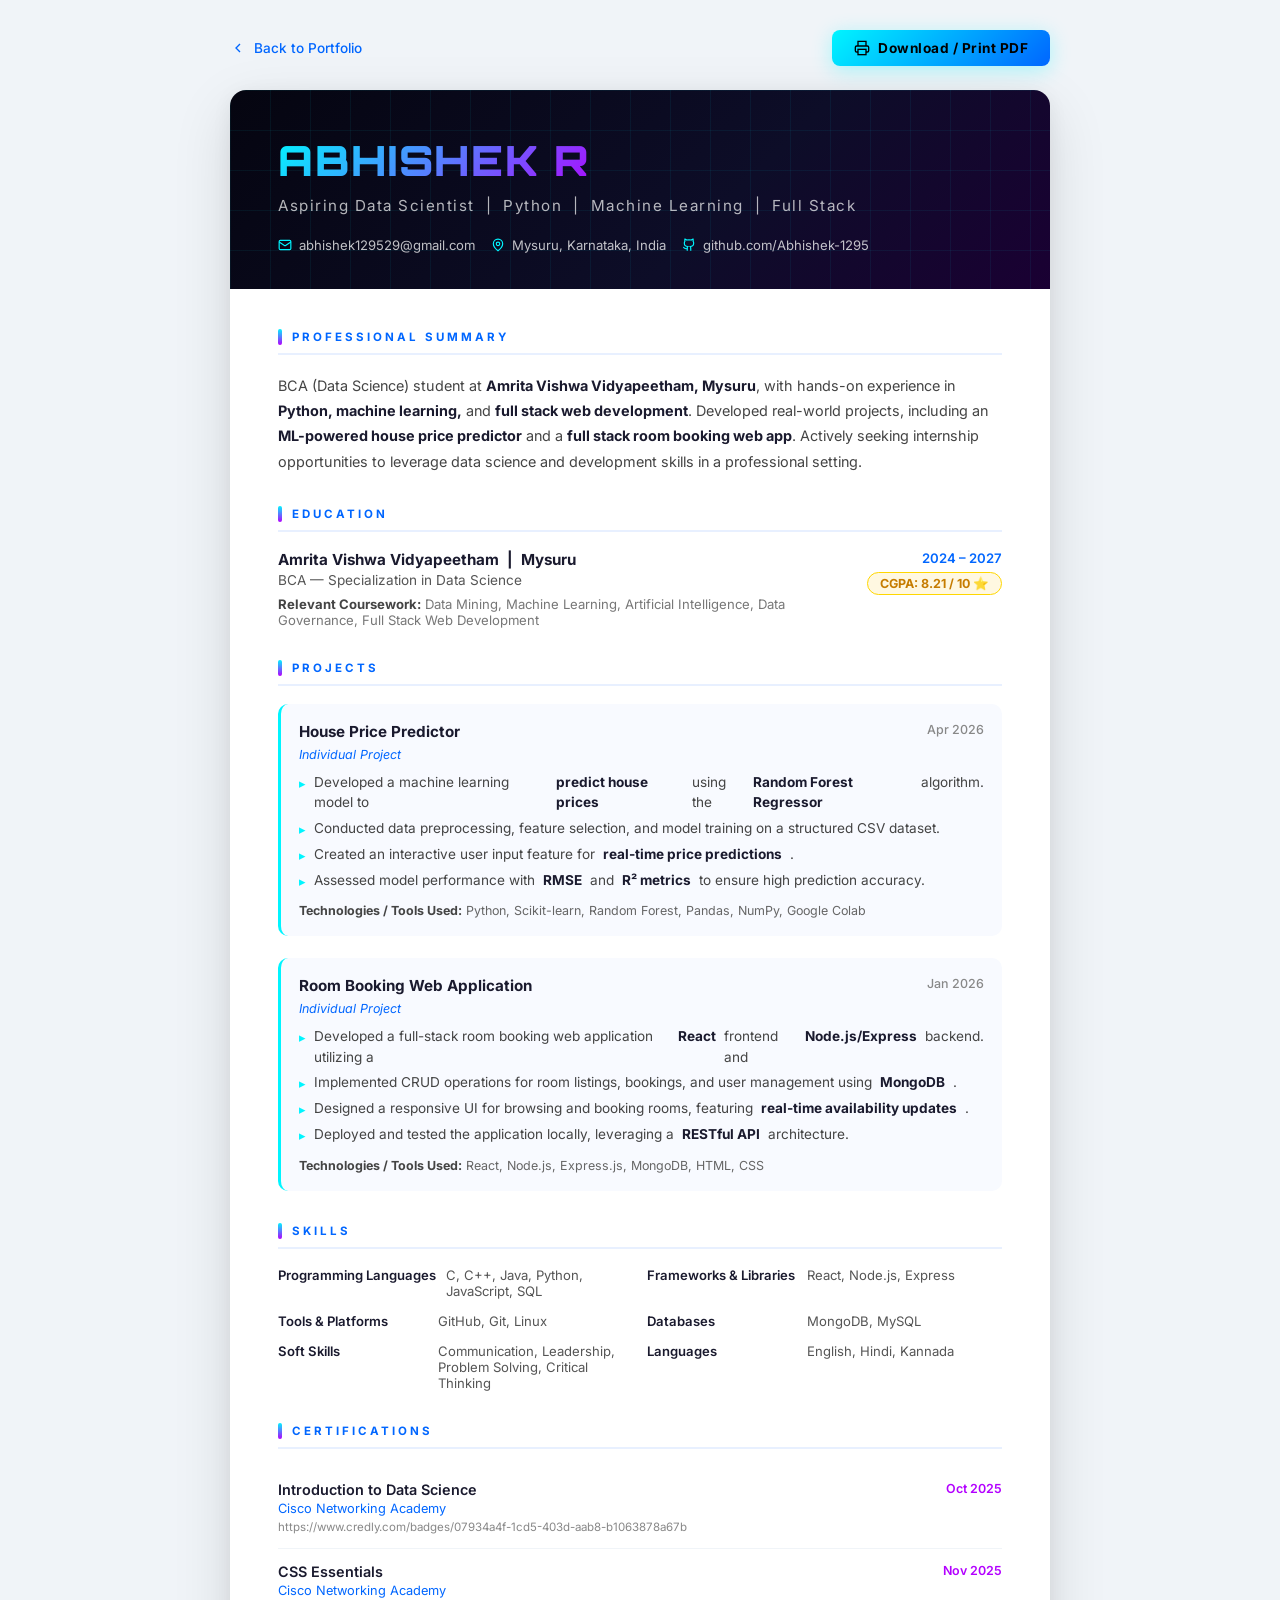
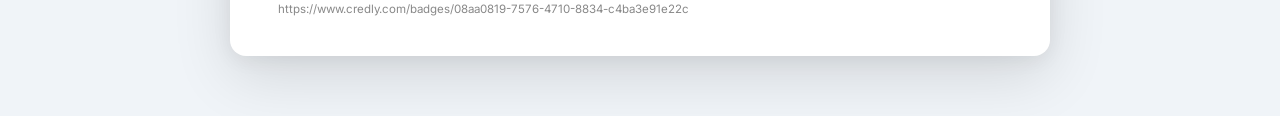
==== resume.html @ 6f33264d "Complete portfolio: EmailJS, resume page, Kannada, phone removed" ====
<!DOCTYPE html>
<html lang="en">
<head>
  <meta charset="UTF-8" />
  <meta name="viewport" content="width=device-width, initial-scale=1.0" />
  <title>Abhishek R — Resume</title>
  <link href="https://fonts.googleapis.com/css2?family=Inter:wght@300;400;500;600;700&family=Orbitron:wght@700;900&display=swap" rel="stylesheet" />
  <style>
    * { margin: 0; padding: 0; box-sizing: border-box; }

    body {
      background: #f0f4f8;
      font-family: 'Inter', sans-serif;
      color: #1a1a2e;
      min-height: 100vh;
      padding: 30px 20px 60px;
    }

    /* Print Button Bar */
    .action-bar {
      max-width: 820px; margin: 0 auto 24px;
      display: flex; align-items: center; justify-content: space-between;
      flex-wrap: wrap; gap: 12px;
    }
    .action-bar a {
      display: inline-flex; align-items: center; gap: 8px;
      font-size: .85rem; color: #0066ff; text-decoration: none; font-weight: 500;
    }
    .action-bar a svg { width: 16px; height: 16px; }
    .action-bar a:hover { text-decoration: underline; }
    .btn-print {
      display: inline-flex; align-items: center; gap: 8px;
      background: linear-gradient(135deg, #00f5ff, #0066ff);
      color: #000; font-family: 'Inter', sans-serif; font-size: .85rem;
      font-weight: 700; border: none; border-radius: 8px;
      padding: 10px 22px; cursor: pointer; letter-spacing: .5px;
      box-shadow: 0 4px 20px rgba(0,245,255,.3); transition: all .2s;
    }
    .btn-print:hover { transform: translateY(-2px); box-shadow: 0 6px 25px rgba(0,245,255,.5); }
    .btn-print svg { width: 16px; height: 16px; }

    /* Resume Paper */
    .resume {
      max-width: 820px; margin: 0 auto;
      background: #fff;
      border-radius: 16px;
      box-shadow: 0 20px 60px rgba(0,0,0,.12), 0 4px 20px rgba(0,0,0,.06);
      overflow: hidden;
    }

    /* Header */
    .r-header {
      background: linear-gradient(135deg, #050510 0%, #0d0d28 60%, #1a0033 100%);
      padding: 44px 48px 36px;
      position: relative; overflow: hidden;
    }
    .r-header::before {
      content: '';
      position: absolute; inset: 0;
      background-image:
        linear-gradient(rgba(0,245,255,0.06) 1px, transparent 1px),
        linear-gradient(90deg, rgba(0,245,255,0.06) 1px, transparent 1px);
      background-size: 40px 40px;
    }
    .r-name {
      font-family: 'Orbitron', sans-serif; font-size: 2.6rem; font-weight: 900;
      letter-spacing: .04em;
      background: linear-gradient(135deg, #00f5ff, #b300ff, #ff0090);
      -webkit-background-clip: text; -webkit-text-fill-color: transparent; background-clip: text;
      position: relative;
    }
    .r-title {
      color: rgba(255,255,255,.7); font-size: .95rem; letter-spacing: 1.5px;
      margin: 10px 0 22px; font-weight: 400; position: relative;
    }
    .r-contacts {
      display: flex; flex-wrap: wrap; gap: 16px; position: relative;
    }
    .r-contact {
      display: flex; align-items: center; gap: 7px;
      color: rgba(255,255,255,.75); font-size: .82rem;
    }
    .r-contact svg { width: 14px; height: 14px; color: #00f5ff; flex-shrink: 0; }

    /* Body */
    .r-body { padding: 40px 48px; }

    /* Section */
    .r-section { margin-bottom: 32px; }
    .r-section:last-child { margin-bottom: 0; }
    .r-section-title {
      font-size: .72rem; font-weight: 700; letter-spacing: 3px;
      text-transform: uppercase; color: #0066ff;
      padding-bottom: 8px; margin-bottom: 18px;
      border-bottom: 2px solid #e8f0ff;
      display: flex; align-items: center; gap: 10px;
    }
    .r-section-title::before {
      content: ''; width: 4px; height: 16px;
      background: linear-gradient(180deg, #00f5ff, #b300ff);
      border-radius: 2px; flex-shrink: 0;
    }

    /* Summary */
    .r-summary { color: #444; line-height: 1.75; font-size: .9rem; }
    .r-summary strong { color: #1a1a2e; }

    /* Education */
    .r-edu-row { display: flex; justify-content: space-between; align-items: flex-start; margin-bottom: 8px; }
    .r-edu-name { font-weight: 700; font-size: .95rem; color: #1a1a2e; }
    .r-edu-degree { font-size: .85rem; color: #555; margin: 3px 0; }
    .r-edu-course { font-size: .82rem; color: #777; margin-top: 8px; }
    .r-edu-course strong { color: #444; }
    .r-meta { text-align: right; flex-shrink: 0; }
    .r-year { font-size: .82rem; font-weight: 600; color: #0066ff; }
    .r-cgpa {
      display: inline-block; margin-top: 6px;
      background: #fff8e1; border: 1px solid #ffd700;
      border-radius: 50px; padding: 3px 12px;
      font-size: .78rem; font-weight: 700; color: #c67c00;
    }

    /* Projects */
    .r-project { margin-bottom: 22px; padding: 18px; background: #f8faff; border-radius: 10px; border-left: 3px solid #00f5ff; }
    .r-project:last-child { margin-bottom: 0; }
    .r-project-header { display: flex; justify-content: space-between; align-items: flex-start; margin-bottom: 6px; }
    .r-project-name { font-weight: 700; font-size: .95rem; color: #1a1a2e; }
    .r-project-date { font-size: .78rem; color: #888; font-weight: 500; }
    .r-project-type { font-size: .78rem; color: #0066ff; font-style: italic; margin-bottom: 10px; }
    .r-project-bullets { list-style: none; display: flex; flex-direction: column; gap: 5px; margin-bottom: 12px; }
    .r-project-bullets li { display: flex; gap: 8px; font-size: .85rem; color: #444; line-height: 1.5; }
    .r-project-bullets li::before { content: '▸'; color: #00f5ff; flex-shrink: 0; font-size: .8rem; margin-top: 2px; }
    .r-project-bullets li strong { color: #1a1a2e; }
    .r-tech { font-size: .78rem; color: #666; }
    .r-tech strong { color: #444; }

    /* Skills */
    .r-skills-grid { display: grid; grid-template-columns: repeat(2, 1fr); gap: 14px; }
    .r-skill-row { display: flex; gap: 10px; }
    .r-skill-label { font-weight: 600; font-size: .82rem; color: #1a1a2e; min-width: 150px; flex-shrink: 0; }
    .r-skill-val { font-size: .82rem; color: #555; }

    /* Certs */
    .r-cert { display: flex; justify-content: space-between; align-items: flex-start; padding: 14px 0; border-bottom: 1px solid #f0f4f8; }
    .r-cert:last-child { border-bottom: none; padding-bottom: 0; }
    .r-cert-name { font-weight: 600; font-size: .9rem; color: #1a1a2e; margin-bottom: 3px; }
    .r-cert-issuer { font-size: .8rem; color: #0066ff; }
    .r-cert-url { font-size: .72rem; color: #888; word-break: break-all; margin-top: 4px; }
    .r-cert-date { font-size: .78rem; font-weight: 600; color: #b300ff; white-space: nowrap; margin-left: 16px; }

    /* Languages */
    .r-lang-pills { display: flex; gap: 10px; flex-wrap: wrap; }
    .r-lang-pill {
      background: #f0f4ff; border: 1px solid #c5d5ff;
      border-radius: 50px; padding: 5px 16px;
      font-size: .8rem; font-weight: 500; color: #0066ff;
    }

    /* ── PRINT STYLES ── */
    @media print {
      body { background: #fff; padding: 0; }
      .action-bar { display: none !important; }
      .resume { box-shadow: none; border-radius: 0; max-width: 100%; }
      .r-header { -webkit-print-color-adjust: exact; print-color-adjust: exact; }
      .r-project { -webkit-print-color-adjust: exact; print-color-adjust: exact; }
      @page { margin: 0; size: A4; }
    }
  </style>
</head>
<body>

  <!-- Action Bar -->
  <div class="action-bar">
    <a href="index.html">
      <svg viewBox="0 0 24 24" fill="none" stroke="currentColor" stroke-width="2"><polyline points="15 18 9 12 15 6"/></svg>
      Back to Portfolio
    </a>
    <button class="btn-print" onclick="window.print()">
      <svg viewBox="0 0 24 24" fill="none" stroke="currentColor" stroke-width="2"><polyline points="6 9 6 2 18 2 18 9"/><path d="M6 18H4a2 2 0 0 1-2-2v-5a2 2 0 0 1 2-2h16a2 2 0 0 1 2 2v5a2 2 0 0 1-2 2h-2"/><rect x="6" y="14" width="12" height="8"/></svg>
      Download / Print PDF
    </button>
  </div>

  <!-- Resume -->
  <div class="resume">

    <!-- Header -->
    <div class="r-header">
      <div class="r-name">ABHISHEK R</div>
      <div class="r-title">Aspiring Data Scientist &nbsp;|&nbsp; Python &nbsp;|&nbsp; Machine Learning &nbsp;|&nbsp; Full Stack</div>
      <div class="r-contacts">
        <div class="r-contact">
          <svg viewBox="0 0 24 24" fill="none" stroke="currentColor" stroke-width="2"><rect x="2" y="4" width="20" height="16" rx="2"/><path d="m22 7-8.97 5.7a1.94 1.94 0 0 1-2.06 0L2 7"/></svg>
          abhishek129529@gmail.com
        </div>
        <div class="r-contact">
          <svg viewBox="0 0 24 24" fill="none" stroke="currentColor" stroke-width="2"><path d="M20 10c0 6-8 12-8 12s-8-6-8-12a8 8 0 0 1 16 0Z"/><circle cx="12" cy="10" r="3"/></svg>
          Mysuru, Karnataka, India
        </div>
        <div class="r-contact">
          <svg viewBox="0 0 24 24" fill="none" stroke="currentColor" stroke-width="2"><path d="M15 22v-4a4.8 4.8 0 0 0-1-3.5c3 0 6-2 6-5.5.08-1.25-.27-2.48-1-3.5.28-1.15.28-2.35 0-3.5 0 0-1 0-3 1.5-2.64-.5-5.36-.5-8 0C6 2 5 2 5 2c-.3 1.15-.3 2.35 0 3.5A5.403 5.403 0 0 0 4 9c0 3.5 3 5.5 6 5.5-.39.49-.68 1.05-.85 1.65-.17.6-.22 1.23-.15 1.85v4"/><path d="M9 18c-4.51 2-5-2-7-2"/></svg>
          github.com/Abhishek-1295
        </div>
      </div>
    </div>

    <!-- Body -->
    <div class="r-body">

      <!-- Professional Summary -->
      <div class="r-section">
        <div class="r-section-title">Professional Summary</div>
        <p class="r-summary">
          BCA (Data Science) student at <strong>Amrita Vishwa Vidyapeetham, Mysuru</strong>, with hands-on experience in <strong>Python, machine learning,</strong> and <strong>full stack web development</strong>. Developed real-world projects, including an <strong>ML-powered house price predictor</strong> and a <strong>full stack room booking web app</strong>. Actively seeking internship opportunities to leverage data science and development skills in a professional setting.
        </p>
      </div>

      <!-- Education -->
      <div class="r-section">
        <div class="r-section-title">Education</div>
        <div class="r-edu-row">
          <div>
            <div class="r-edu-name">Amrita Vishwa Vidyapeetham &nbsp;|&nbsp; Mysuru</div>
            <div class="r-edu-degree">BCA — Specialization in Data Science</div>
            <div class="r-edu-course"><strong>Relevant Coursework:</strong> Data Mining, Machine Learning, Artificial Intelligence, Data Governance, Full Stack Web Development</div>
          </div>
          <div class="r-meta">
            <div class="r-year">2024 – 2027</div>
            <div class="r-cgpa">CGPA: 8.21 / 10 ⭐</div>
          </div>
        </div>
      </div>

      <!-- Projects -->
      <div class="r-section">
        <div class="r-section-title">Projects</div>

        <div class="r-project">
          <div class="r-project-header">
            <div class="r-project-name">House Price Predictor</div>
            <div class="r-project-date">Apr 2026</div>
          </div>
          <div class="r-project-type">Individual Project</div>
          <ul class="r-project-bullets">
            <li>Developed a machine learning model to <strong>predict house prices</strong> using the <strong>Random Forest Regressor</strong> algorithm.</li>
            <li>Conducted data preprocessing, feature selection, and model training on a structured CSV dataset.</li>
            <li>Created an interactive user input feature for <strong>real-time price predictions</strong>.</li>
            <li>Assessed model performance with <strong>RMSE</strong> and <strong>R² metrics</strong> to ensure high prediction accuracy.</li>
          </ul>
          <div class="r-tech"><strong>Technologies / Tools Used:</strong> Python, Scikit-learn, Random Forest, Pandas, NumPy, Google Colab</div>
        </div>

        <div class="r-project">
          <div class="r-project-header">
            <div class="r-project-name">Room Booking Web Application</div>
            <div class="r-project-date">Jan 2026</div>
          </div>
          <div class="r-project-type">Individual Project</div>
          <ul class="r-project-bullets">
            <li>Developed a full-stack room booking web application utilizing a <strong>React</strong> frontend and <strong>Node.js/Express</strong> backend.</li>
            <li>Implemented CRUD operations for room listings, bookings, and user management using <strong>MongoDB</strong>.</li>
            <li>Designed a responsive UI for browsing and booking rooms, featuring <strong>real-time availability updates</strong>.</li>
            <li>Deployed and tested the application locally, leveraging a <strong>RESTful API</strong> architecture.</li>
          </ul>
          <div class="r-tech"><strong>Technologies / Tools Used:</strong> React, Node.js, Express.js, MongoDB, HTML, CSS</div>
        </div>
      </div>

      <!-- Skills -->
      <div class="r-section">
        <div class="r-section-title">Skills</div>
        <div class="r-skills-grid">
          <div class="r-skill-row"><span class="r-skill-label">Programming Languages</span><span class="r-skill-val">C, C++, Java, Python, JavaScript, SQL</span></div>
          <div class="r-skill-row"><span class="r-skill-label">Frameworks &amp; Libraries</span><span class="r-skill-val">React, Node.js, Express</span></div>
          <div class="r-skill-row"><span class="r-skill-label">Tools &amp; Platforms</span><span class="r-skill-val">GitHub, Git, Linux</span></div>
          <div class="r-skill-row"><span class="r-skill-label">Databases</span><span class="r-skill-val">MongoDB, MySQL</span></div>
          <div class="r-skill-row"><span class="r-skill-label">Soft Skills</span><span class="r-skill-val">Communication, Leadership, Problem Solving, Critical Thinking</span></div>
          <div class="r-skill-row"><span class="r-skill-label">Languages</span><span class="r-skill-val">English, Hindi, Kannada</span></div>
        </div>
      </div>

      <!-- Certifications -->
      <div class="r-section">
        <div class="r-section-title">Certifications</div>
        <div class="r-cert">
          <div>
            <div class="r-cert-name">Introduction to Data Science</div>
            <div class="r-cert-issuer">Cisco Networking Academy</div>
            <div class="r-cert-url">https://www.credly.com/badges/07934a4f-1cd5-403d-aab8-b1063878a67b</div>
          </div>
          <div class="r-cert-date">Oct 2025</div>
        </div>
        <div class="r-cert">
          <div>
            <div class="r-cert-name">CSS Essentials</div>
            <div class="r-cert-issuer">Cisco Networking Academy</div>
            <div class="r-cert-url">https://www.credly.com/badges/08aa0819-7576-4710-8834-c4ba3e91e22c</div>
          </div>
          <div class="r-cert-date">Nov 2025</div>
        </div>
      </div>

    </div><!-- /r-body -->
  </div><!-- /resume -->

</body>
</html>
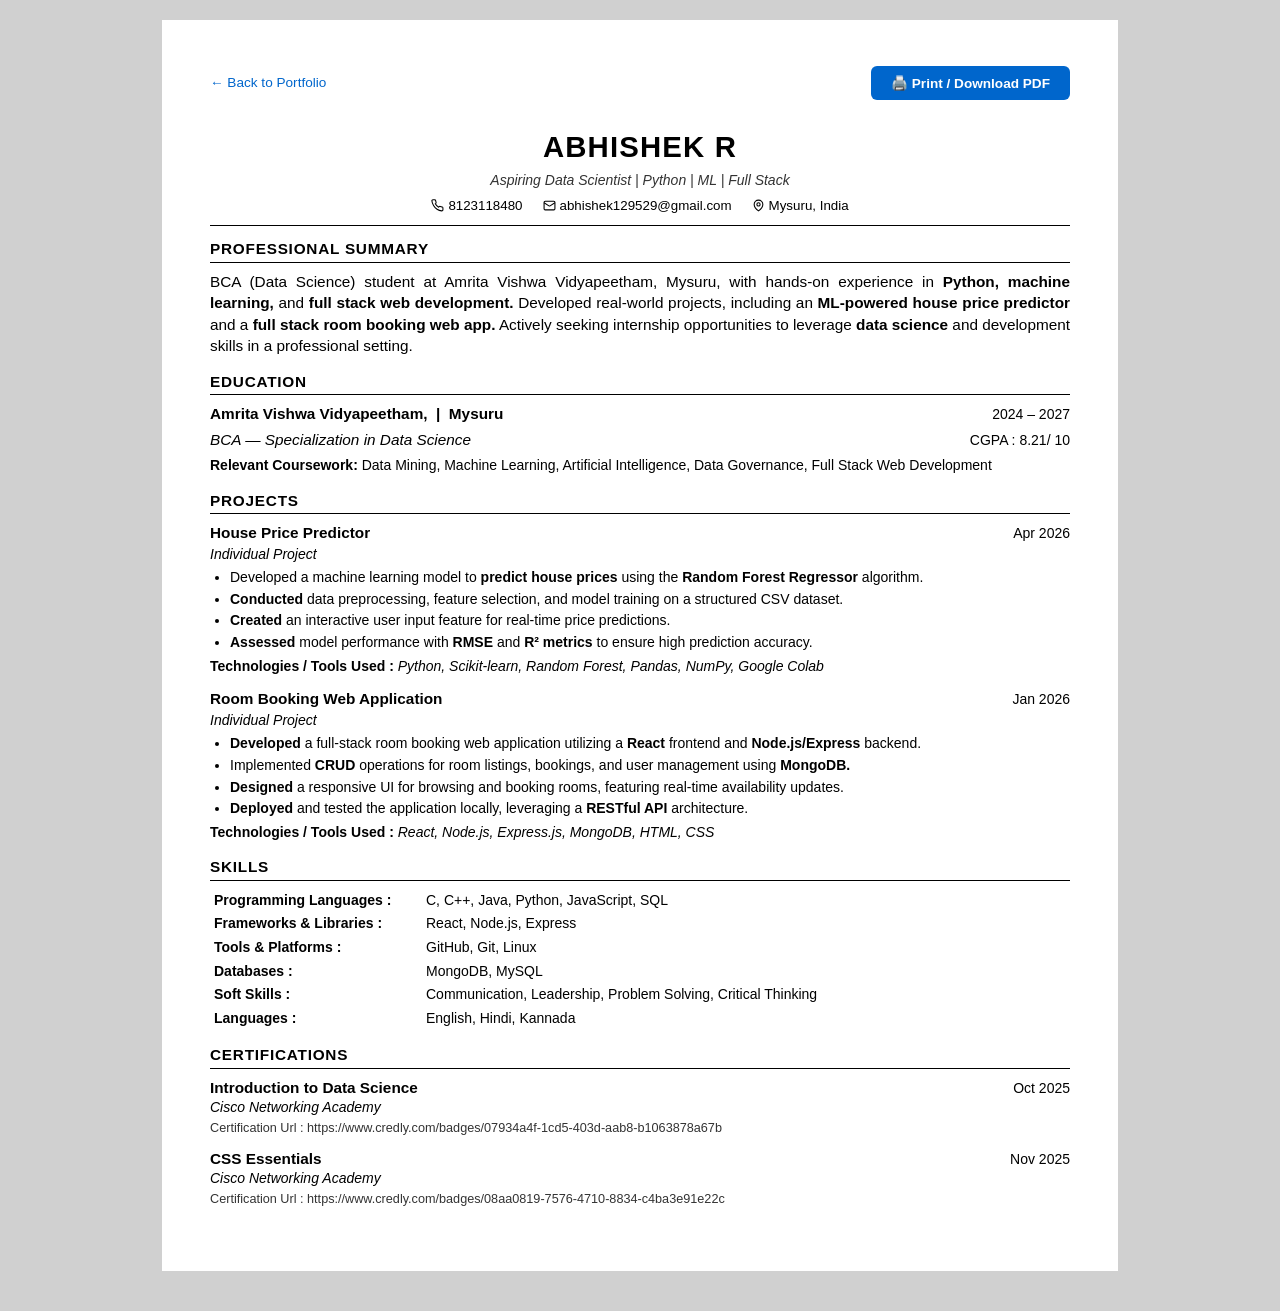
==== commit 4844b158: "Fix: resume format, redesign social links, fix contact form with mailto fallback" ====
--- a/resume.html
+++ b/resume.html
@@ -4,304 +4,243 @@
   <meta charset="UTF-8" />
   <meta name="viewport" content="width=device-width, initial-scale=1.0" />
   <title>Abhishek R — Resume</title>
-  <link href="https://fonts.googleapis.com/css2?family=Inter:wght@300;400;500;600;700&family=Orbitron:wght@700;900&display=swap" rel="stylesheet" />
   <style>
-    * { margin: 0; padding: 0; box-sizing: border-box; }
-
-    body {
-      background: #f0f4f8;
-      font-family: 'Inter', sans-serif;
-      color: #1a1a2e;
-      min-height: 100vh;
-      padding: 30px 20px 60px;
-    }
-
-    /* Print Button Bar */
+    /* ── Print button bar (hidden on print) ── */
     .action-bar {
-      max-width: 820px; margin: 0 auto 24px;
-      display: flex; align-items: center; justify-content: space-between;
-      flex-wrap: wrap; gap: 12px;
+      max-width: 860px; margin: 0 auto 16px;
+      display: flex; justify-content: space-between; align-items: center;
+      padding: 10px 0; font-family: Arial, sans-serif;
     }
     .action-bar a {
-      display: inline-flex; align-items: center; gap: 8px;
-      font-size: .85rem; color: #0066ff; text-decoration: none; font-weight: 500;
-    }
-    .action-bar a svg { width: 16px; height: 16px; }
+      font-size: .85rem; color: #0066cc; text-decoration: none;
+      display: inline-flex; align-items: center; gap: 6px;
+    }
     .action-bar a:hover { text-decoration: underline; }
     .btn-print {
+      background: #0066cc; color: #fff; border: none; border-radius: 6px;
+      padding: 9px 20px; font-size: .85rem; cursor: pointer;
+      font-family: Arial, sans-serif; font-weight: 600;
       display: inline-flex; align-items: center; gap: 8px;
-      background: linear-gradient(135deg, #00f5ff, #0066ff);
-      color: #000; font-family: 'Inter', sans-serif; font-size: .85rem;
-      font-weight: 700; border: none; border-radius: 8px;
-      padding: 10px 22px; cursor: pointer; letter-spacing: .5px;
-      box-shadow: 0 4px 20px rgba(0,245,255,.3); transition: all .2s;
-    }
-    .btn-print:hover { transform: translateY(-2px); box-shadow: 0 6px 25px rgba(0,245,255,.5); }
-    .btn-print svg { width: 16px; height: 16px; }
-
-    /* Resume Paper */
-    .resume {
-      max-width: 820px; margin: 0 auto;
+    }
+    .btn-print:hover { background: #0052a3; }
+
+    /* ── Page layout ── */
+    html { background: #d0d0d0; }
+    body {
+      font-family: 'Calibri', 'Arial', sans-serif;
+      font-size: 11.5pt;
+      color: #000;
+      max-width: 860px;
+      margin: 0 auto;
       background: #fff;
-      border-radius: 16px;
-      box-shadow: 0 20px 60px rgba(0,0,0,.12), 0 4px 20px rgba(0,0,0,.06);
-      overflow: hidden;
-    }
-
-    /* Header */
-    .r-header {
-      background: linear-gradient(135deg, #050510 0%, #0d0d28 60%, #1a0033 100%);
-      padding: 44px 48px 36px;
-      position: relative; overflow: hidden;
-    }
-    .r-header::before {
-      content: '';
-      position: absolute; inset: 0;
-      background-image:
-        linear-gradient(rgba(0,245,255,0.06) 1px, transparent 1px),
-        linear-gradient(90deg, rgba(0,245,255,0.06) 1px, transparent 1px);
-      background-size: 40px 40px;
-    }
+      padding: 36px 48px 48px;
+      line-height: 1.4;
+    }
+
+    /* ── Header ── */
     .r-name {
-      font-family: 'Orbitron', sans-serif; font-size: 2.6rem; font-weight: 900;
-      letter-spacing: .04em;
-      background: linear-gradient(135deg, #00f5ff, #b300ff, #ff0090);
-      -webkit-background-clip: text; -webkit-text-fill-color: transparent; background-clip: text;
-      position: relative;
+      font-size: 22pt; font-weight: 700;
+      text-align: center; letter-spacing: .04em;
+      margin-bottom: 4px;
     }
     .r-title {
-      color: rgba(255,255,255,.7); font-size: .95rem; letter-spacing: 1.5px;
-      margin: 10px 0 22px; font-weight: 400; position: relative;
+      text-align: center; font-style: italic;
+      font-size: 10.5pt; color: #333; margin-bottom: 6px;
     }
     .r-contacts {
-      display: flex; flex-wrap: wrap; gap: 16px; position: relative;
-    }
-    .r-contact {
-      display: flex; align-items: center; gap: 7px;
-      color: rgba(255,255,255,.75); font-size: .82rem;
-    }
-    .r-contact svg { width: 14px; height: 14px; color: #00f5ff; flex-shrink: 0; }
-
-    /* Body */
-    .r-body { padding: 40px 48px; }
-
-    /* Section */
-    .r-section { margin-bottom: 32px; }
-    .r-section:last-child { margin-bottom: 0; }
-    .r-section-title {
-      font-size: .72rem; font-weight: 700; letter-spacing: 3px;
-      text-transform: uppercase; color: #0066ff;
-      padding-bottom: 8px; margin-bottom: 18px;
-      border-bottom: 2px solid #e8f0ff;
-      display: flex; align-items: center; gap: 10px;
-    }
-    .r-section-title::before {
-      content: ''; width: 4px; height: 16px;
-      background: linear-gradient(180deg, #00f5ff, #b300ff);
-      border-radius: 2px; flex-shrink: 0;
-    }
-
-    /* Summary */
-    .r-summary { color: #444; line-height: 1.75; font-size: .9rem; }
-    .r-summary strong { color: #1a1a2e; }
-
-    /* Education */
-    .r-edu-row { display: flex; justify-content: space-between; align-items: flex-start; margin-bottom: 8px; }
-    .r-edu-name { font-weight: 700; font-size: .95rem; color: #1a1a2e; }
-    .r-edu-degree { font-size: .85rem; color: #555; margin: 3px 0; }
-    .r-edu-course { font-size: .82rem; color: #777; margin-top: 8px; }
-    .r-edu-course strong { color: #444; }
-    .r-meta { text-align: right; flex-shrink: 0; }
-    .r-year { font-size: .82rem; font-weight: 600; color: #0066ff; }
-    .r-cgpa {
-      display: inline-block; margin-top: 6px;
-      background: #fff8e1; border: 1px solid #ffd700;
-      border-radius: 50px; padding: 3px 12px;
-      font-size: .78rem; font-weight: 700; color: #c67c00;
-    }
-
-    /* Projects */
-    .r-project { margin-bottom: 22px; padding: 18px; background: #f8faff; border-radius: 10px; border-left: 3px solid #00f5ff; }
-    .r-project:last-child { margin-bottom: 0; }
-    .r-project-header { display: flex; justify-content: space-between; align-items: flex-start; margin-bottom: 6px; }
-    .r-project-name { font-weight: 700; font-size: .95rem; color: #1a1a2e; }
-    .r-project-date { font-size: .78rem; color: #888; font-weight: 500; }
-    .r-project-type { font-size: .78rem; color: #0066ff; font-style: italic; margin-bottom: 10px; }
-    .r-project-bullets { list-style: none; display: flex; flex-direction: column; gap: 5px; margin-bottom: 12px; }
-    .r-project-bullets li { display: flex; gap: 8px; font-size: .85rem; color: #444; line-height: 1.5; }
-    .r-project-bullets li::before { content: '▸'; color: #00f5ff; flex-shrink: 0; font-size: .8rem; margin-top: 2px; }
-    .r-project-bullets li strong { color: #1a1a2e; }
-    .r-tech { font-size: .78rem; color: #666; }
-    .r-tech strong { color: #444; }
-
-    /* Skills */
-    .r-skills-grid { display: grid; grid-template-columns: repeat(2, 1fr); gap: 14px; }
-    .r-skill-row { display: flex; gap: 10px; }
-    .r-skill-label { font-weight: 600; font-size: .82rem; color: #1a1a2e; min-width: 150px; flex-shrink: 0; }
-    .r-skill-val { font-size: .82rem; color: #555; }
-
-    /* Certs */
-    .r-cert { display: flex; justify-content: space-between; align-items: flex-start; padding: 14px 0; border-bottom: 1px solid #f0f4f8; }
-    .r-cert:last-child { border-bottom: none; padding-bottom: 0; }
-    .r-cert-name { font-weight: 600; font-size: .9rem; color: #1a1a2e; margin-bottom: 3px; }
-    .r-cert-issuer { font-size: .8rem; color: #0066ff; }
-    .r-cert-url { font-size: .72rem; color: #888; word-break: break-all; margin-top: 4px; }
-    .r-cert-date { font-size: .78rem; font-weight: 600; color: #b300ff; white-space: nowrap; margin-left: 16px; }
-
-    /* Languages */
-    .r-lang-pills { display: flex; gap: 10px; flex-wrap: wrap; }
-    .r-lang-pill {
-      background: #f0f4ff; border: 1px solid #c5d5ff;
-      border-radius: 50px; padding: 5px 16px;
-      font-size: .8rem; font-weight: 500; color: #0066ff;
-    }
-
-    /* ── PRINT STYLES ── */
+      display: flex; align-items: center; justify-content: center;
+      gap: 20px; font-size: 10pt; margin-bottom: 10px; flex-wrap: wrap;
+    }
+    .r-contact-item { display: inline-flex; align-items: center; gap: 4px; }
+    .r-contact-item svg { width: 13px; height: 13px; flex-shrink: 0; }
+    hr { border: none; border-top: 1.5px solid #000; margin: 8px 0 12px; }
+
+    /* ── Section ── */
+    .r-section { margin-bottom: 14px; }
+    .r-sec-title {
+      font-size: 11.5pt; font-weight: 700; text-transform: uppercase;
+      letter-spacing: .05em; border-bottom: 1.5px solid #000;
+      padding-bottom: 2px; margin-bottom: 8px;
+    }
+
+    /* ── Summary ── */
+    .r-summary { margin: 0; text-align: justify; }
+
+    /* ── Education ── */
+    .r-edu-row { display: flex; justify-content: space-between; align-items: baseline; }
+    .r-edu-uni  { font-weight: 700; }
+    .r-edu-date { font-size: 10.5pt; }
+    .r-edu-degree { margin: 2px 0; }
+    .r-coursework { margin-top: 4px; font-size: 10.5pt; }
+
+    /* ── Projects ── */
+    .r-proj { margin-bottom: 12px; }
+    .r-proj:last-child { margin-bottom: 0; }
+    .r-proj-header { display: flex; justify-content: space-between; align-items: baseline; }
+    .r-proj-name { font-weight: 700; }
+    .r-proj-date { font-size: 10.5pt; }
+    .r-proj-type { font-style: italic; font-size: 10.5pt; margin: 1px 0 4px; }
+    .r-proj-bullets {
+      list-style: disc; padding-left: 20px; margin: 4px 0;
+    }
+    .r-proj-bullets li { margin-bottom: 2px; font-size: 10.5pt; }
+    .r-tech { font-style: italic; font-size: 10.5pt; margin-top: 4px; }
+    .r-tech strong { font-style: normal; }
+
+    /* ── Skills ── */
+    .r-skills-table { border-collapse: collapse; width: 100%; }
+    .r-skills-table td { padding: 2px 4px; font-size: 10.5pt; vertical-align: top; }
+    .r-skills-table td:first-child { font-weight: 700; white-space: nowrap; padding-right: 8px; width: 200px; }
+
+    /* ── Certifications ── */
+    .r-cert { margin-bottom: 10px; }
+    .r-cert:last-child { margin-bottom: 0; }
+    .r-cert-header { display: flex; justify-content: space-between; align-items: baseline; }
+    .r-cert-name { font-weight: 700; }
+    .r-cert-date { font-size: 10.5pt; }
+    .r-cert-issuer { font-style: italic; font-size: 10.5pt; }
+    .r-cert-url { font-size: 9.5pt; color: #333; margin-top: 2px; }
+
+    /* ── Print ── */
     @media print {
-      body { background: #fff; padding: 0; }
+      html { background: #fff; }
       .action-bar { display: none !important; }
-      .resume { box-shadow: none; border-radius: 0; max-width: 100%; }
-      .r-header { -webkit-print-color-adjust: exact; print-color-adjust: exact; }
-      .r-project { -webkit-print-color-adjust: exact; print-color-adjust: exact; }
-      @page { margin: 0; size: A4; }
+      body { padding: 18px 30px; margin: 0; max-width: 100%; }
+      @page { margin: 10mm 12mm; size: A4; }
+    }
+    @media screen {
+      html { padding: 20px 12px 40px; }
     }
   </style>
 </head>
 <body>
 
-  <!-- Action Bar -->
-  <div class="action-bar">
+  <div class="action-bar" id="actionBar">
     <a href="index.html">
-      <svg viewBox="0 0 24 24" fill="none" stroke="currentColor" stroke-width="2"><polyline points="15 18 9 12 15 6"/></svg>
-      Back to Portfolio
+      ← Back to Portfolio
     </a>
     <button class="btn-print" onclick="window.print()">
-      <svg viewBox="0 0 24 24" fill="none" stroke="currentColor" stroke-width="2"><polyline points="6 9 6 2 18 2 18 9"/><path d="M6 18H4a2 2 0 0 1-2-2v-5a2 2 0 0 1 2-2h16a2 2 0 0 1 2 2v5a2 2 0 0 1-2 2h-2"/><rect x="6" y="14" width="12" height="8"/></svg>
-      Download / Print PDF
+      🖨️ Print / Download PDF
     </button>
   </div>
 
-  <!-- Resume -->
-  <div class="resume">
-
-    <!-- Header -->
-    <div class="r-header">
-      <div class="r-name">ABHISHEK R</div>
-      <div class="r-title">Aspiring Data Scientist &nbsp;|&nbsp; Python &nbsp;|&nbsp; Machine Learning &nbsp;|&nbsp; Full Stack</div>
-      <div class="r-contacts">
-        <div class="r-contact">
-          <svg viewBox="0 0 24 24" fill="none" stroke="currentColor" stroke-width="2"><rect x="2" y="4" width="20" height="16" rx="2"/><path d="m22 7-8.97 5.7a1.94 1.94 0 0 1-2.06 0L2 7"/></svg>
-          abhishek129529@gmail.com
-        </div>
-        <div class="r-contact">
-          <svg viewBox="0 0 24 24" fill="none" stroke="currentColor" stroke-width="2"><path d="M20 10c0 6-8 12-8 12s-8-6-8-12a8 8 0 0 1 16 0Z"/><circle cx="12" cy="10" r="3"/></svg>
-          Mysuru, Karnataka, India
-        </div>
-        <div class="r-contact">
-          <svg viewBox="0 0 24 24" fill="none" stroke="currentColor" stroke-width="2"><path d="M15 22v-4a4.8 4.8 0 0 0-1-3.5c3 0 6-2 6-5.5.08-1.25-.27-2.48-1-3.5.28-1.15.28-2.35 0-3.5 0 0-1 0-3 1.5-2.64-.5-5.36-.5-8 0C6 2 5 2 5 2c-.3 1.15-.3 2.35 0 3.5A5.403 5.403 0 0 0 4 9c0 3.5 3 5.5 6 5.5-.39.49-.68 1.05-.85 1.65-.17.6-.22 1.23-.15 1.85v4"/><path d="M9 18c-4.51 2-5-2-7-2"/></svg>
-          github.com/Abhishek-1295
-        </div>
-      </div>
-    </div>
-
-    <!-- Body -->
-    <div class="r-body">
-
-      <!-- Professional Summary -->
-      <div class="r-section">
-        <div class="r-section-title">Professional Summary</div>
-        <p class="r-summary">
-          BCA (Data Science) student at <strong>Amrita Vishwa Vidyapeetham, Mysuru</strong>, with hands-on experience in <strong>Python, machine learning,</strong> and <strong>full stack web development</strong>. Developed real-world projects, including an <strong>ML-powered house price predictor</strong> and a <strong>full stack room booking web app</strong>. Actively seeking internship opportunities to leverage data science and development skills in a professional setting.
-        </p>
-      </div>
-
-      <!-- Education -->
-      <div class="r-section">
-        <div class="r-section-title">Education</div>
-        <div class="r-edu-row">
-          <div>
-            <div class="r-edu-name">Amrita Vishwa Vidyapeetham &nbsp;|&nbsp; Mysuru</div>
-            <div class="r-edu-degree">BCA — Specialization in Data Science</div>
-            <div class="r-edu-course"><strong>Relevant Coursework:</strong> Data Mining, Machine Learning, Artificial Intelligence, Data Governance, Full Stack Web Development</div>
-          </div>
-          <div class="r-meta">
-            <div class="r-year">2024 – 2027</div>
-            <div class="r-cgpa">CGPA: 8.21 / 10 ⭐</div>
-          </div>
-        </div>
-      </div>
-
-      <!-- Projects -->
-      <div class="r-section">
-        <div class="r-section-title">Projects</div>
-
-        <div class="r-project">
-          <div class="r-project-header">
-            <div class="r-project-name">House Price Predictor</div>
-            <div class="r-project-date">Apr 2026</div>
-          </div>
-          <div class="r-project-type">Individual Project</div>
-          <ul class="r-project-bullets">
-            <li>Developed a machine learning model to <strong>predict house prices</strong> using the <strong>Random Forest Regressor</strong> algorithm.</li>
-            <li>Conducted data preprocessing, feature selection, and model training on a structured CSV dataset.</li>
-            <li>Created an interactive user input feature for <strong>real-time price predictions</strong>.</li>
-            <li>Assessed model performance with <strong>RMSE</strong> and <strong>R² metrics</strong> to ensure high prediction accuracy.</li>
-          </ul>
-          <div class="r-tech"><strong>Technologies / Tools Used:</strong> Python, Scikit-learn, Random Forest, Pandas, NumPy, Google Colab</div>
-        </div>
-
-        <div class="r-project">
-          <div class="r-project-header">
-            <div class="r-project-name">Room Booking Web Application</div>
-            <div class="r-project-date">Jan 2026</div>
-          </div>
-          <div class="r-project-type">Individual Project</div>
-          <ul class="r-project-bullets">
-            <li>Developed a full-stack room booking web application utilizing a <strong>React</strong> frontend and <strong>Node.js/Express</strong> backend.</li>
-            <li>Implemented CRUD operations for room listings, bookings, and user management using <strong>MongoDB</strong>.</li>
-            <li>Designed a responsive UI for browsing and booking rooms, featuring <strong>real-time availability updates</strong>.</li>
-            <li>Deployed and tested the application locally, leveraging a <strong>RESTful API</strong> architecture.</li>
-          </ul>
-          <div class="r-tech"><strong>Technologies / Tools Used:</strong> React, Node.js, Express.js, MongoDB, HTML, CSS</div>
-        </div>
-      </div>
-
-      <!-- Skills -->
-      <div class="r-section">
-        <div class="r-section-title">Skills</div>
-        <div class="r-skills-grid">
-          <div class="r-skill-row"><span class="r-skill-label">Programming Languages</span><span class="r-skill-val">C, C++, Java, Python, JavaScript, SQL</span></div>
-          <div class="r-skill-row"><span class="r-skill-label">Frameworks &amp; Libraries</span><span class="r-skill-val">React, Node.js, Express</span></div>
-          <div class="r-skill-row"><span class="r-skill-label">Tools &amp; Platforms</span><span class="r-skill-val">GitHub, Git, Linux</span></div>
-          <div class="r-skill-row"><span class="r-skill-label">Databases</span><span class="r-skill-val">MongoDB, MySQL</span></div>
-          <div class="r-skill-row"><span class="r-skill-label">Soft Skills</span><span class="r-skill-val">Communication, Leadership, Problem Solving, Critical Thinking</span></div>
-          <div class="r-skill-row"><span class="r-skill-label">Languages</span><span class="r-skill-val">English, Hindi, Kannada</span></div>
-        </div>
-      </div>
-
-      <!-- Certifications -->
-      <div class="r-section">
-        <div class="r-section-title">Certifications</div>
-        <div class="r-cert">
-          <div>
-            <div class="r-cert-name">Introduction to Data Science</div>
-            <div class="r-cert-issuer">Cisco Networking Academy</div>
-            <div class="r-cert-url">https://www.credly.com/badges/07934a4f-1cd5-403d-aab8-b1063878a67b</div>
-          </div>
-          <div class="r-cert-date">Oct 2025</div>
-        </div>
-        <div class="r-cert">
-          <div>
-            <div class="r-cert-name">CSS Essentials</div>
-            <div class="r-cert-issuer">Cisco Networking Academy</div>
-            <div class="r-cert-url">https://www.credly.com/badges/08aa0819-7576-4710-8834-c4ba3e91e22c</div>
-          </div>
-          <div class="r-cert-date">Nov 2025</div>
-        </div>
-      </div>
-
-    </div><!-- /r-body -->
-  </div><!-- /resume -->
+  <!-- ══ HEADER ══ -->
+  <div class="r-name">ABHISHEK R</div>
+  <div class="r-title">Aspiring Data Scientist | Python | ML | Full Stack</div>
+  <div class="r-contacts">
+    <span class="r-contact-item">
+      <svg viewBox="0 0 24 24" fill="none" stroke="currentColor" stroke-width="2"><path d="M22 16.92v3a2 2 0 0 1-2.18 2 19.79 19.79 0 0 1-8.63-3.07A19.5 19.5 0 0 1 4.69 12a19.79 19.79 0 0 1-3.07-8.67A2 2 0 0 1 3.6 1.27h3a2 2 0 0 1 2 1.72c.127.96.361 1.903.7 2.81a2 2 0 0 1-.45 2.11L7.91 8.8a16 16 0 0 0 6.29 6.29l.86-.86a2 2 0 0 1 2.11-.45c.907.339 1.85.573 2.81.7A2 2 0 0 1 22 16.92z"/></svg>
+      8123118480
+    </span>
+    <span class="r-contact-item">
+      <svg viewBox="0 0 24 24" fill="none" stroke="currentColor" stroke-width="2"><rect x="2" y="4" width="20" height="16" rx="2"/><path d="m22 7-8.97 5.7a1.94 1.94 0 0 1-2.06 0L2 7"/></svg>
+      abhishek129529@gmail.com
+    </span>
+    <span class="r-contact-item">
+      <svg viewBox="0 0 24 24" fill="none" stroke="currentColor" stroke-width="2"><path d="M20 10c0 6-8 12-8 12s-8-6-8-12a8 8 0 0 1 16 0Z"/><circle cx="12" cy="10" r="3"/></svg>
+      Mysuru, India
+    </span>
+  </div>
+  <hr/>
+
+  <!-- ══ PROFESSIONAL SUMMARY ══ -->
+  <div class="r-section">
+    <div class="r-sec-title">Professional Summary</div>
+    <p class="r-summary">
+      BCA (Data Science) student at Amrita Vishwa Vidyapeetham, Mysuru, with hands-on experience in <strong>Python, machine
+      learning,</strong> and <strong>full stack web development.</strong> Developed real-world projects, including an <strong>ML-powered house price
+      predictor</strong> and a <strong>full stack room booking web app.</strong> Actively seeking internship opportunities to leverage <strong>data science</strong>
+      and development skills in a professional setting.
+    </p>
+  </div>
+
+  <!-- ══ EDUCATION ══ -->
+  <div class="r-section">
+    <div class="r-sec-title">Education</div>
+    <div class="r-edu-row">
+      <span class="r-edu-uni">Amrita Vishwa Vidyapeetham, &nbsp;|&nbsp; Mysuru</span>
+      <span class="r-edu-date">2024 – 2027</span>
+    </div>
+    <div class="r-edu-row" style="margin-top:2px;">
+      <span class="r-edu-degree"><em>BCA — Specialization in Data Science</em></span>
+      <span class="r-edu-date">CGPA : 8.21/ 10</span>
+    </div>
+    <div class="r-coursework">
+      <strong>Relevant Coursework:</strong> Data Mining, Machine Learning, Artificial Intelligence, Data Governance, Full Stack Web
+      Development
+    </div>
+  </div>
+
+  <!-- ══ PROJECTS ══ -->
+  <div class="r-section">
+    <div class="r-sec-title">Projects</div>
+
+    <div class="r-proj">
+      <div class="r-proj-header">
+        <span class="r-proj-name">House Price Predictor</span>
+        <span class="r-proj-date">Apr 2026</span>
+      </div>
+      <div class="r-proj-type">Individual Project</div>
+      <ul class="r-proj-bullets">
+        <li>Developed a machine learning model to <strong>predict house prices</strong> using the <strong>Random Forest Regressor</strong> algorithm.</li>
+        <li><strong>Conducted</strong> data preprocessing, feature selection, and model training on a structured CSV dataset.</li>
+        <li><strong>Created</strong> an interactive user input feature for real-time price predictions.</li>
+        <li><strong>Assessed</strong> model performance with <strong>RMSE</strong> and <strong>R² metrics</strong> to ensure high prediction accuracy.</li>
+      </ul>
+      <div class="r-tech"><strong>Technologies / Tools Used :</strong> Python, Scikit-learn, Random Forest, Pandas, NumPy, Google Colab</div>
+    </div>
+
+    <div class="r-proj">
+      <div class="r-proj-header">
+        <span class="r-proj-name">Room Booking Web Application</span>
+        <span class="r-proj-date">Jan 2026</span>
+      </div>
+      <div class="r-proj-type">Individual Project</div>
+      <ul class="r-proj-bullets">
+        <li><strong>Developed</strong> a full-stack room booking web application utilizing a <strong>React</strong> frontend and <strong>Node.js/Express</strong> backend.</li>
+        <li>Implemented <strong>CRUD</strong> operations for room listings, bookings, and user management using <strong>MongoDB.</strong></li>
+        <li><strong>Designed</strong> a responsive UI for browsing and booking rooms, featuring real-time availability updates.</li>
+        <li><strong>Deployed</strong> and tested the application locally, leveraging a <strong>RESTful API</strong> architecture.</li>
+      </ul>
+      <div class="r-tech"><strong>Technologies / Tools Used :</strong> React, Node.js, Express.js, MongoDB, HTML, CSS</div>
+    </div>
+  </div>
+
+  <!-- ══ SKILLS ══ -->
+  <div class="r-section">
+    <div class="r-sec-title">Skills</div>
+    <table class="r-skills-table">
+      <tr><td>Programming Languages :</td><td>C, C++, Java, Python, JavaScript, SQL</td></tr>
+      <tr><td>Frameworks &amp; Libraries :</td><td>React, Node.js, Express</td></tr>
+      <tr><td>Tools &amp; Platforms :</td><td>GitHub, Git, Linux</td></tr>
+      <tr><td>Databases :</td><td>MongoDB, MySQL</td></tr>
+      <tr><td>Soft Skills :</td><td>Communication, Leadership, Problem Solving, Critical Thinking</td></tr>
+      <tr><td>Languages :</td><td>English, Hindi, Kannada</td></tr>
+    </table>
+  </div>
+
+  <!-- ══ CERTIFICATIONS ══ -->
+  <div class="r-section">
+    <div class="r-sec-title">Certifications</div>
+
+    <div class="r-cert">
+      <div class="r-cert-header">
+        <span class="r-cert-name">Introduction to Data Science</span>
+        <span class="r-cert-date">Oct 2025</span>
+      </div>
+      <div class="r-cert-issuer">Cisco Networking Academy</div>
+      <div class="r-cert-url">Certification Url : https://www.credly.com/badges/07934a4f-1cd5-403d-aab8-b1063878a67b</div>
+    </div>
+
+    <div class="r-cert">
+      <div class="r-cert-header">
+        <span class="r-cert-name">CSS Essentials</span>
+        <span class="r-cert-date">Nov 2025</span>
+      </div>
+      <div class="r-cert-issuer">Cisco Networking Academy</div>
+      <div class="r-cert-url">Certification Url : https://www.credly.com/badges/08aa0819-7576-4710-8834-c4ba3e91e22c</div>
+    </div>
+  </div>
 
 </body>
 </html>
